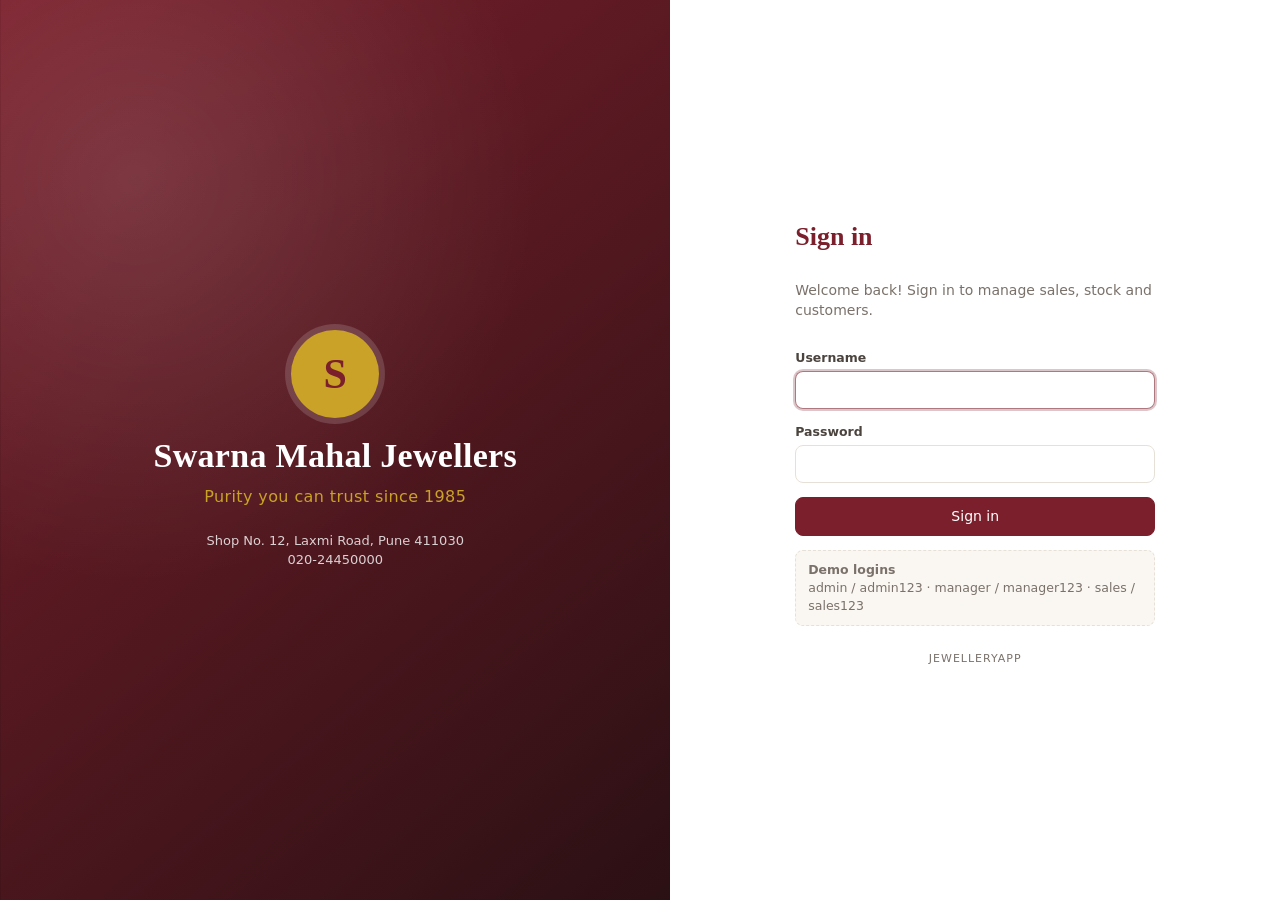
==== index.html @ 1d8dbbf9 "JewelleryApp: jewellery shop CRM, POS billing, stock, vendors and reports Zero-install web app (open" ====
<!doctype html>
<html lang="en-IN">
<head>
  <meta charset="utf-8">
  <meta name="viewport" content="width=device-width, initial-scale=1">
  <meta name="description" content="JewelleryApp - CRM, billing, POS, stock and vendor management for jewellery shops">
  <title>JewelleryApp</title>
  <link rel="stylesheet" href="css/styles.css">
</head>
<body>
  <div id="app"></div>
  <noscript>JewelleryApp needs JavaScript enabled.</noscript>

  <script src="js/utils.js"></script>
  <script src="js/pricing.js"></script>
  <script src="js/seed.js"></script>
  <script src="js/db.js"></script>
  <script src="js/ui.js"></script>
  <script src="js/auth.js"></script>
  <script src="js/biz.js"></script>
  <script src="js/schemas.js"></script>
  <script src="js/pages/dashboard.js"></script>
  <script src="js/pages/rates.js"></script>
  <script src="js/pages/pos.js"></script>
  <script src="js/pages/sales.js"></script>
  <script src="js/pages/customers.js"></script>
  <script src="js/pages/stock.js"></script>
  <script src="js/pages/purchases.js"></script>
  <script src="js/pages/vendors.js"></script>
  <script src="js/pages/reports.js"></script>
  <script src="js/pages/masters.js"></script>
  <script src="js/pages/settings.js"></script>
  <script src="js/app.js"></script>
</body>
</html>
---- css/styles.css ----
/* JewelleryApp styles. Brand colours come from Settings via --primary / --accent. */
:root {
  --primary: #7a1f2b;
  --primary-rgb: 122, 31, 43;
  --accent: #c9a227;
  --bg: #f6f3ee;
  --card: #ffffff;
  --text: #2a2522;
  --muted: #7a716a;
  --line: #e7e0d6;
  --soft: #faf7f2;
  --ok: #1d7a46;
  --ok-bg: #e5f4ea;
  --warn: #9a5b00;
  --warn-bg: #fdf1dc;
  --err: #b42318;
  --err-bg: #fde8e6;
  --radius: 10px;
  --shadow: 0 1px 2px rgba(0, 0, 0, .04), 0 4px 16px rgba(0, 0, 0, .05);
  --font: "Segoe UI", system-ui, -apple-system, Roboto, "Noto Sans", Arial, sans-serif;
  --serif: Georgia, "Times New Roman", serif;
}

* { box-sizing: border-box; }
html, body { margin: 0; }
body { font: 14px/1.45 var(--font); color: var(--text); background: var(--bg); -webkit-font-smoothing: antialiased; }
a { color: var(--primary); text-decoration: none; }
a:hover { text-decoration: underline; }
h1, h2, h3, h4 { margin: 0; font-weight: 600; }
h3 small, h2 small { font-weight: 400; color: var(--muted); font-size: 12px; }
.muted { color: var(--muted); }
.small { font-size: 12px; }
.right { text-align: right; }
.nowrap { white-space: nowrap; }
.spacer { flex: 1; }
.grow { flex: 1; }
.warn-text { color: var(--warn); }

/* ---------- buttons & inputs ---------- */
.btn {
  display: inline-flex; align-items: center; justify-content: center; gap: 6px;
  padding: 8px 14px; border: 1px solid var(--line); background: #fff; color: var(--text);
  border-radius: 8px; font: inherit; font-weight: 500; cursor: pointer; white-space: nowrap; text-decoration: none;
}
.btn:hover { border-color: rgba(var(--primary-rgb), .45); text-decoration: none; }
.btn.primary { background: var(--primary); border-color: var(--primary); color: #fff; }
.btn.primary:hover { filter: brightness(1.08); }
.btn.danger { color: var(--err); border-color: #f1c4bf; }
.btn.danger:hover { background: var(--err-bg); }
.btn.ghost { border-color: transparent; color: var(--muted); }
.btn.sm { padding: 5px 10px; font-size: 12.5px; }
.btn.block { width: 100%; }
.icon-btn { border: 0; background: transparent; cursor: pointer; font-size: 16px; padding: 4px 7px; border-radius: 6px; color: var(--muted); }
.icon-btn:hover { background: var(--soft); color: var(--text); }
.icon-btn.danger:hover { color: var(--err); background: var(--err-bg); }
.file-btn { position: relative; }

input, select, textarea {
  font: inherit; color: inherit; background: #fff; border: 1px solid var(--line); border-radius: 8px;
  padding: 8px 10px; min-width: 0; width: 100%;
}
input:focus, select:focus, textarea:focus { outline: 2px solid rgba(var(--primary-rgb), .25); border-color: rgba(var(--primary-rgb), .6); }
input[readonly] { background: var(--soft); }
input[type=checkbox] { width: auto; }
input[type=color] { padding: 2px; height: 38px; }
input.invalid { border-color: var(--err); background: var(--err-bg); }
input.sm, select.sm { max-width: 80px; }
textarea { resize: vertical; }

.form-grid { display: grid; grid-template-columns: repeat(2, minmax(0, 1fr)); gap: 12px 16px; }
.field { display: flex; flex-direction: column; gap: 4px; }
.field.full, .check.full { grid-column: 1 / -1; }
.field label { font-size: 12.5px; font-weight: 600; color: #4b433d; }
.field small { color: var(--muted); font-size: 11.5px; }
.req { color: var(--err); }
.check { display: flex; align-items: center; gap: 8px; font-weight: 500; cursor: pointer; }
label.inline { display: inline-flex; align-items: center; gap: 6px; font-size: 13px; color: var(--muted); }
label.inline input { width: auto; }
.input-row { display: flex; gap: 8px; }
.img-field { display: flex; align-items: center; gap: 10px; flex-wrap: wrap; }
.img-field img { width: 56px; height: 56px; object-fit: contain; border: 1px solid var(--line); border-radius: 8px; background: var(--soft); }
.img-field img.empty { visibility: hidden; width: 0; border: 0; }
.img-field input[type=file] { width: auto; flex: 1; padding: 6px; }

/* ---------- login ---------- */
.login { min-height: 100vh; display: grid; grid-template-columns: 1.1fr 1fr; }
.login-brand {
  background: radial-gradient(circle at 20% 20%, rgba(255, 255, 255, .12), transparent 45%), linear-gradient(140deg, var(--primary), #1b0d0f 120%);
  background-size: cover; background-position: center; color: #fff; display: flex; align-items: center; justify-content: center; padding: 48px 32px;
}
.login-brand-inner { max-width: 420px; text-align: center; }
.login-logo { max-width: 160px; max-height: 120px; object-fit: contain; margin-bottom: 18px; }
.login-mono {
  width: 88px; height: 88px; border-radius: 50%; margin: 0 auto 18px; display: grid; place-items: center;
  font: 600 42px var(--serif); color: var(--primary); background: var(--accent); box-shadow: 0 0 0 6px rgba(255, 255, 255, .15);
}
.login-brand h1 { font: 600 34px/1.2 var(--serif); letter-spacing: .3px; }
.login-tagline { color: var(--accent); font-size: 16px; margin: 8px 0 24px; letter-spacing: .4px; }
.login-meta { opacity: .8; font-size: 13px; }
.login-form-wrap { display: flex; align-items: center; justify-content: center; padding: 32px 20px; background: var(--card); }
.login-form { width: 100%; max-width: 360px; display: flex; flex-direction: column; gap: 14px; }
.login-form h2 { font: 600 26px var(--serif); color: var(--primary); }
.login-error { background: var(--err-bg); color: var(--err); padding: 8px 12px; border-radius: 8px; font-size: 13px; }
.demo-hint { background: var(--soft); border: 1px dashed var(--line); border-radius: 8px; padding: 10px 12px; font-size: 12.5px; color: var(--muted); }
.powered { text-align: center; color: var(--muted); font-size: 11px; letter-spacing: 1px; text-transform: uppercase; }

/* ---------- shell ---------- */
.shell { display: grid; grid-template-columns: 240px 1fr; min-height: 100vh; background: linear-gradient(to right, #211816 240px, transparent 240px); }
.sidebar { background: #211816; color: #e9e2d9; position: sticky; top: 0; height: 100vh; overflow-y: auto; display: flex; flex-direction: column; }
.brand { display: flex; align-items: center; gap: 10px; padding: 18px 16px; border-bottom: 1px solid rgba(255, 255, 255, .08); }
.brand img { width: 40px; height: 40px; object-fit: contain; border-radius: 8px; background: #fff; }
.brand .mono { width: 40px; height: 40px; border-radius: 50%; display: grid; place-items: center; background: var(--accent); color: var(--primary); font: 600 20px var(--serif); flex: none; }
.brand-name { font: 600 15px/1.2 var(--serif); color: #fff; }
.brand-sub { font-size: 10.5px; letter-spacing: 1.2px; text-transform: uppercase; color: var(--accent); }
.sidebar nav { padding: 8px 8px 24px; }
.nav-title { font-size: 10.5px; text-transform: uppercase; letter-spacing: 1.2px; color: #9d918a; padding: 14px 10px 6px; }
.sidebar nav a { display: flex; align-items: center; gap: 10px; padding: 8px 10px; border-radius: 8px; color: #e9e2d9; text-decoration: none; }
.sidebar nav a:hover { background: rgba(255, 255, 255, .06); }
.sidebar nav a.active { background: var(--primary); color: #fff; }
.sidebar .ico { width: 18px; text-align: center; color: var(--accent); }
.sidebar nav a.active .ico { color: #fff; }
.main { min-width: 0; display: flex; flex-direction: column; }
.topbar {
  display: flex; align-items: center; gap: 14px; padding: 10px 20px; background: var(--card); border-bottom: 1px solid var(--line);
  position: sticky; top: 0; z-index: 20;
}
.page-title { font: 600 19px var(--serif); white-space: nowrap; }
.menu-btn { display: none; font-size: 20px; }
.ticker-slot { flex: 1; min-width: 0; display: flex; justify-content: flex-end; }
.ticker { display: flex; gap: 14px; align-items: center; background: var(--soft); border: 1px solid var(--line); border-radius: 999px; padding: 5px 14px; color: var(--text); font-size: 12.5px; overflow: hidden; white-space: nowrap; }
.ticker:hover { text-decoration: none; border-color: var(--accent); }
.ticker b { color: var(--primary); margin-right: 3px; }
.ticker em { color: var(--muted); font-style: normal; font-size: 11px; }
.user-menu { position: relative; }
.user-btn { border: 1px solid var(--line); background: #fff; border-radius: 999px; padding: 6px 12px; cursor: pointer; font: inherit; white-space: nowrap; }
.user-btn small { color: var(--muted); }
.user-drop { position: absolute; right: 0; top: calc(100% + 6px); background: #fff; border: 1px solid var(--line); border-radius: 10px; box-shadow: var(--shadow); min-width: 180px; padding: 6px; z-index: 30; }
.user-drop button { display: block; width: 100%; text-align: left; border: 0; background: none; padding: 8px 10px; border-radius: 6px; cursor: pointer; font: inherit; }
.user-drop button:hover { background: var(--soft); }
.banner { padding: 8px 20px; font-size: 13px; }
.banner.warn { background: var(--warn-bg); color: var(--warn); }
.view { padding: 20px; display: flex; flex-direction: column; gap: 16px; max-width: 1500px; width: 100%; }
.scrim { display: none; }

/* ---------- cards, kpis ---------- */
.card { background: var(--card); border: 1px solid var(--line); border-radius: var(--radius); box-shadow: var(--shadow); padding: 16px; min-width: 0; }
.card-head { display: flex; align-items: center; justify-content: space-between; gap: 10px; margin-bottom: 12px; flex-wrap: wrap; }
.card-head h3 { font-size: 15px; }
.card-head select { width: auto; }
h4.sub { font-size: 12px; text-transform: uppercase; letter-spacing: .8px; color: var(--muted); margin: 16px 0 8px; }
.grid-2 { display: grid; grid-template-columns: repeat(2, minmax(0, 1fr)); gap: 16px; }
.quick-actions { display: flex; gap: 8px; flex-wrap: wrap; }
.kpis { display: grid; grid-template-columns: repeat(auto-fit, minmax(170px, 1fr)); gap: 12px; }
.kpis.compact { margin-bottom: 12px; }
.kpi { background: var(--card); border: 1px solid var(--line); border-radius: var(--radius); padding: 12px 14px; display: flex; flex-direction: column; gap: 2px; border-top: 3px solid var(--accent); }
.kpi span { font-size: 12px; color: var(--muted); }
.kpi b { font-size: 20px; font-variant-numeric: tabular-nums; }
.kpi small { color: var(--muted); font-size: 11.5px; }
.kpi.warn { border-top-color: var(--warn); }
.kpi.warn b { color: var(--warn); }
.rate-cards { display: grid; grid-template-columns: repeat(auto-fill, minmax(140px, 1fr)); gap: 10px; }
.rate-card { border: 1px solid var(--line); border-radius: 8px; padding: 10px 12px; display: flex; flex-direction: column; background: linear-gradient(135deg, #fffaf0, #fff); }
.rate-card.silver { background: linear-gradient(135deg, #f3f4f6, #fff); }
.rate-card.platinum { background: linear-gradient(135deg, #eef2f6, #fff); }
.rate-card span { font-size: 12px; color: var(--muted); }
.rate-card b { font-size: 18px; color: var(--primary); font-variant-numeric: tabular-nums; }
.list { margin: 0; padding-left: 18px; display: flex; flex-direction: column; gap: 4px; }
.chart { width: 100%; height: auto; display: block; }
.chart .bar { fill: var(--primary); opacity: .85; }
.chart .bar:hover { opacity: 1; }
.chart .axis { fill: var(--muted); font-size: 11px; }
.chart .line { fill: none; stroke: var(--primary); stroke-width: 2.5; }
.chart .dot { fill: var(--accent); stroke: #fff; stroke-width: 1.5; }

/* ---------- tables ---------- */
.table-wrap { overflow-x: auto; border: 1px solid var(--line); border-radius: 8px; }
table.grid { width: 100%; border-collapse: collapse; font-variant-numeric: tabular-nums; }
.grid th { text-align: left; font-size: 11.5px; text-transform: uppercase; letter-spacing: .5px; color: var(--muted); background: var(--soft); padding: 9px 10px; border-bottom: 1px solid var(--line); white-space: nowrap; }
.grid td { padding: 9px 10px; border-bottom: 1px solid var(--line); vertical-align: middle; }
.grid tbody tr:last-child td { border-bottom: 0; }
.grid tr.clickable { cursor: pointer; }
.grid tbody tr:hover td { background: #fffbf3; }
.grid tfoot td { background: var(--soft); border-top: 2px solid var(--line); }
.grid th.right, .grid td.right { text-align: right; }
.edit-grid td { padding: 6px; }
.edit-grid input, .edit-grid select { padding: 6px 8px; min-width: 70px; }
.edit-grid select[data-k=itemId] { min-width: 220px; }
.empty { padding: 28px; text-align: center; color: var(--muted); background: var(--soft); border-radius: 8px; border: 1px dashed var(--line); }
.badge { display: inline-block; padding: 2px 8px; border-radius: 999px; font-size: 11.5px; font-weight: 600; background: #eee; color: #555; white-space: nowrap; }
.badge.ok { background: var(--ok-bg); color: var(--ok); }
.badge.warn { background: var(--warn-bg); color: var(--warn); }
.badge.err { background: var(--err-bg); color: var(--err); }
.badge.gold { background: #fbf2d5; color: #8a6a00; }

.toolbar { display: flex; align-items: center; gap: 8px; margin-bottom: 12px; }
.toolbar.wrap { flex-wrap: wrap; }
.toolbar input[type=search] { max-width: 320px; }
.toolbar .scan { min-width: 240px; max-width: 420px; }
.toolbar select { width: auto; }
.toolbar input[type=date] { width: auto; }
.actions-row { display: flex; align-items: center; gap: 8px; flex-wrap: wrap; margin-top: 12px; }
.stock-summary { display: flex; flex-wrap: wrap; gap: 8px 20px; padding: 10px 12px; background: var(--soft); border-radius: 8px; margin-bottom: 12px; font-size: 13px; color: var(--muted); }
.stock-summary b { color: var(--text); }

/* ---------- modal & toast ---------- */
.modal-wrap { position: fixed; inset: 0; background: rgba(20, 12, 10, .45); display: flex; align-items: flex-start; justify-content: center; padding: 5vh 16px; z-index: 100; overflow-y: auto; }
.modal { background: #fff; border-radius: 12px; width: 100%; max-width: 560px; box-shadow: 0 20px 60px rgba(0, 0, 0, .25); display: flex; flex-direction: column; max-height: 90vh; }
.modal.wide { max-width: 900px; }
.modal.xl { max-width: 1180px; }
.modal-head { display: flex; justify-content: space-between; align-items: center; padding: 14px 18px; border-bottom: 1px solid var(--line); }
.modal-head h3 { font: 600 17px var(--serif); }
.modal-body { padding: 18px; overflow-y: auto; }
.modal-foot { display: flex; justify-content: flex-end; gap: 8px; padding: 12px 18px; border-top: 1px solid var(--line); flex-wrap: wrap; }
#toasts { position: fixed; right: 16px; bottom: 16px; display: flex; flex-direction: column; gap: 8px; z-index: 200; max-width: calc(100vw - 32px); }
.toast { background: #1f1a17; color: #fff; padding: 10px 14px; border-radius: 8px; box-shadow: var(--shadow); transition: opacity .4s, transform .4s; border-left: 4px solid var(--ok); max-width: 420px; }
.toast.error { border-left-color: #ff6b5e; }
.toast.hide { opacity: 0; transform: translateY(8px); }
dl.info { display: grid; grid-template-columns: max-content 1fr; gap: 6px 16px; margin: 0 0 8px; }
dl.info dt { color: var(--muted); }
dl.info dd { margin: 0; }

/* ---------- POS ---------- */
.pos { display: grid; grid-template-columns: minmax(0, 1fr) 340px; gap: 16px; align-items: start; }
.pos-main { display: flex; flex-direction: column; gap: 16px; min-width: 0; }
.pos-head { display: flex; gap: 12px; align-items: flex-end; flex-wrap: wrap; }
.pos-head .field.grow { min-width: 260px; }
.cust-info { margin-top: 8px; min-height: 16px; }
.rates-used { margin-bottom: 8px; }
.pos-side { position: sticky; top: 76px; display: flex; flex-direction: column; gap: 10px; }
.pos-side h3 { font: 600 16px var(--serif); }
.totals-box { display: flex; flex-direction: column; border: 1px solid var(--line); border-radius: 8px; overflow: hidden; }
.totals-box > div { display: flex; justify-content: space-between; padding: 6px 12px; font-variant-numeric: tabular-nums; border-bottom: 1px solid var(--line); }
.totals-box > div:last-child { border-bottom: 0; }
.totals-box span { color: var(--muted); }
.totals-box .grand { background: var(--primary); color: #fff; font-size: 17px; }
.totals-box .grand span { color: rgba(255, 255, 255, .8); }
.totals-box .due b { color: var(--warn); }
.pay-row { display: grid; grid-template-columns: 1.1fr 1fr 1fr auto; gap: 6px; margin-bottom: 6px; }
.pay-row input, .pay-row select { padding: 6px 8px; }
.pos-buttons { display: flex; flex-direction: column; gap: 8px; }
.pos-grid td:first-child { min-width: 190px; }
.pos-grid input { width: 100px; }
.pos-grid input.sm { width: 64px; }
.pos-grid select { width: auto; min-width: 0; margin-right: 4px; }
.pos-grid td:nth-child(5) { white-space: nowrap; }
.pos-grid td:nth-child(5) input { display: inline-block; }

/* ---------- masters, reports, settings ---------- */
.masters { display: flex; flex-direction: column; gap: 12px; }
.tabs { display: flex; gap: 6px; flex-wrap: wrap; align-items: center; }
.tabs button { border: 1px solid var(--line); background: #fff; padding: 7px 12px; border-radius: 999px; cursor: pointer; font: inherit; }
.tabs button small { color: var(--muted); margin-left: 4px; }
.tabs button.active { background: var(--primary); color: #fff; border-color: var(--primary); }
.tabs button.active small { color: rgba(255, 255, 255, .8); }
.tab-link { margin-left: auto; font-size: 13px; }
.master-head { display: flex; justify-content: space-between; align-items: center; flex-wrap: wrap; gap: 8px; margin-bottom: 8px; }
.master-head .actions-row { margin: 0; }
.reports { display: grid; grid-template-columns: 250px minmax(0, 1fr); gap: 16px; align-items: start; }
.report-list { display: flex; flex-direction: column; padding: 8px; position: sticky; top: 76px; }
.report-list .nav-title { color: var(--muted); padding: 10px 8px 4px; }
.report-list button { text-align: left; border: 0; background: none; padding: 7px 10px; border-radius: 6px; cursor: pointer; font: inherit; }
.report-list button:hover { background: var(--soft); }
.report-list button.active { background: rgba(var(--primary-rgb), .1); color: var(--primary); font-weight: 600; }
.report-head h3 { font: 600 17px var(--serif); margin-bottom: 10px; }
.presets { display: flex; align-items: center; gap: 8px; margin-top: 12px; flex-wrap: wrap; }
.preset { width: 30px; height: 30px; border-radius: 50%; border: 2px solid #fff; box-shadow: 0 0 0 1px var(--line); cursor: pointer; }
.sticky-save { position: sticky; bottom: 0; background: linear-gradient(transparent, var(--bg) 40%); padding: 14px 0 4px; display: flex; justify-content: flex-end; z-index: 5; }
.brand-preview { display: grid; grid-template-columns: 1.1fr 1fr; border: 1px solid var(--line); border-radius: 10px; overflow: hidden; height: 190px; }
.bp-left { background: linear-gradient(140deg, var(--p), #1b0d0f 120%); background-size: cover; background-position: center; color: #fff; display: flex; flex-direction: column; align-items: center; justify-content: center; gap: 4px; padding: 12px; text-align: center; }
.bp-left img { max-width: 70px; max-height: 50px; object-fit: contain; }
.bp-left .login-mono { width: 46px; height: 46px; font-size: 22px; margin: 0 0 4px; background: var(--a); color: var(--p); box-shadow: none; }
.bp-left b { font: 600 15px var(--serif); }
.bp-left small { color: var(--a); font-size: 11px; }
.bp-right { display: flex; flex-direction: column; justify-content: center; gap: 8px; padding: 16px; background: #fff; }
.bp-right b { color: var(--p); font: 600 15px var(--serif); }
.bp-right span { height: 20px; border: 1px solid var(--line); border-radius: 5px; }
.bp-right i { height: 22px; border-radius: 5px; background: var(--p); }

/* ---------- invoice ---------- */
.invoice-preview { background: #fff; }
.invoice { position: relative; color: #222; font-size: 12.5px; }
.invoice .stamp { position: absolute; top: 40%; left: 25%; transform: rotate(-18deg); font-size: 64px; color: rgba(180, 35, 24, .18); border: 6px solid rgba(180, 35, 24, .18); padding: 0 24px; font-weight: 700; pointer-events: none; }
.inv-head { display: flex; gap: 16px; align-items: flex-start; border-bottom: 3px double var(--accent); padding-bottom: 12px; }
.inv-logo { max-width: 90px; max-height: 70px; object-fit: contain; }
.inv-shop { flex: 1; }
.inv-shop h2 { font: 600 22px var(--serif); color: var(--primary); }
.inv-shop p { margin: 4px 0 0; }
.inv-title { text-align: right; }
.inv-title h3 { letter-spacing: 2px; color: var(--primary); }
.inv-title p { margin: 4px 0 0; }
.inv-parties { display: grid; grid-template-columns: 2fr 1fr; gap: 16px; padding: 10px 0; }
.inv-parties h4, .invoice h4 { font-size: 11px; text-transform: uppercase; letter-spacing: 1px; color: var(--muted); margin: 6px 0 4px; }
.inv-parties p { margin: 0; }
.inv-table { width: 100%; border-collapse: collapse; margin: 6px 0; }
.inv-table th { background: var(--soft); font-size: 10.5px; text-transform: uppercase; text-align: left; padding: 6px; border: 1px solid var(--line); }
.inv-table td { padding: 6px; border: 1px solid var(--line); vertical-align: top; }
.inv-table th.right, .inv-table td.right, .inv-totals td.right { text-align: right; }
.inv-bottom { display: grid; grid-template-columns: 1.4fr 1fr; gap: 16px; margin-top: 8px; }
.inv-totals { width: 100%; border-collapse: collapse; }
.inv-totals td { padding: 4px 8px; border-bottom: 1px solid var(--line); }
.inv-totals tr.grand td { background: var(--primary); color: #fff; font-size: 14px; }
.inv-foot { display: grid; grid-template-columns: 1.4fr 1fr; gap: 16px; margin-top: 18px; padding-top: 10px; border-top: 1px solid var(--line); font-size: 11px; }
.inv-foot .sign { display: flex; justify-content: space-between; align-items: flex-end; text-align: center; gap: 12px; }
.inv-foot .sign span { border-top: 1px solid #999; padding-top: 4px; min-width: 120px; }

/* tag labels */
.tags-print { display: grid; grid-template-columns: repeat(4, 1fr); gap: 6px; }
.tag-label { border: 1px dashed #999; padding: 6px 8px; font-size: 10.5px; display: flex; flex-direction: column; break-inside: avoid; }
.tag-label .tag-no { font: 700 15px monospace; letter-spacing: 1px; }
.report-print h2 { font-family: var(--serif); }
.report-print h3 { margin: 4px 0; }

#print-root { display: none; }
@media print {
  @page { size: A4; margin: 10mm; }
  body.printing { background: #fff; }
  body.printing > *:not(#print-root) { display: none !important; }
  body.printing #print-root { display: block; }
  #print-root .table-wrap { border: 0; overflow: visible; }
  #print-root .grid th, #print-root .grid td { padding: 4px 6px; font-size: 10.5px; }
  .invoice, .inv-table th, .inv-totals tr.grand td { -webkit-print-color-adjust: exact; print-color-adjust: exact; }
}

/* ---------- responsive ---------- */
@media (max-width: 1100px) {
  .pos { grid-template-columns: 1fr; }
  .pos-side { position: static; }
  .grid-2 { grid-template-columns: 1fr; }
  .ticker em { display: none; }
}
@media (max-width: 900px) {
  .shell { grid-template-columns: 1fr; background: none; }
  .sidebar { position: fixed; left: 0; top: 0; bottom: 0; width: 260px; z-index: 60; transform: translateX(-100%); transition: transform .2s; }
  .shell.nav-open .sidebar { transform: none; }
  .shell.nav-open .scrim { display: block; position: fixed; inset: 0; background: rgba(0, 0, 0, .35); z-index: 50; }
  .menu-btn { display: inline-block; }
  .ticker-slot { display: none; }
  .topbar { padding: 10px 16px; }
  .page-title { flex: 1; overflow: hidden; text-overflow: ellipsis; }
  .view { padding: 16px; }
  .reports { grid-template-columns: 1fr; }
  .report-list { position: static; flex-direction: row; flex-wrap: wrap; }
  .report-list .nav-title { width: 100%; }
  .login { grid-template-columns: 1fr; }
  .login-brand { padding: 36px 16px; }
  .login-brand h1 { font-size: 26px; }
  .tags-print { grid-template-columns: repeat(2, 1fr); }
}
@media (max-width: 600px) {
  .form-grid { grid-template-columns: 1fr; }
  .user-btn small { display: none; }
  .modal-wrap { padding: 0; }
  .modal { max-height: 100vh; border-radius: 0; min-height: 100vh; }
  .inv-parties, .inv-bottom, .inv-foot { grid-template-columns: 1fr; }
  .toolbar input[type=search], .toolbar .scan { max-width: none; flex: 1 1 100%; }
  .pay-row { grid-template-columns: 1fr 1fr auto; }
  .pay-row input[data-k=ref] { grid-column: 1 / 3; }
  .brand-preview { height: 150px; }
}
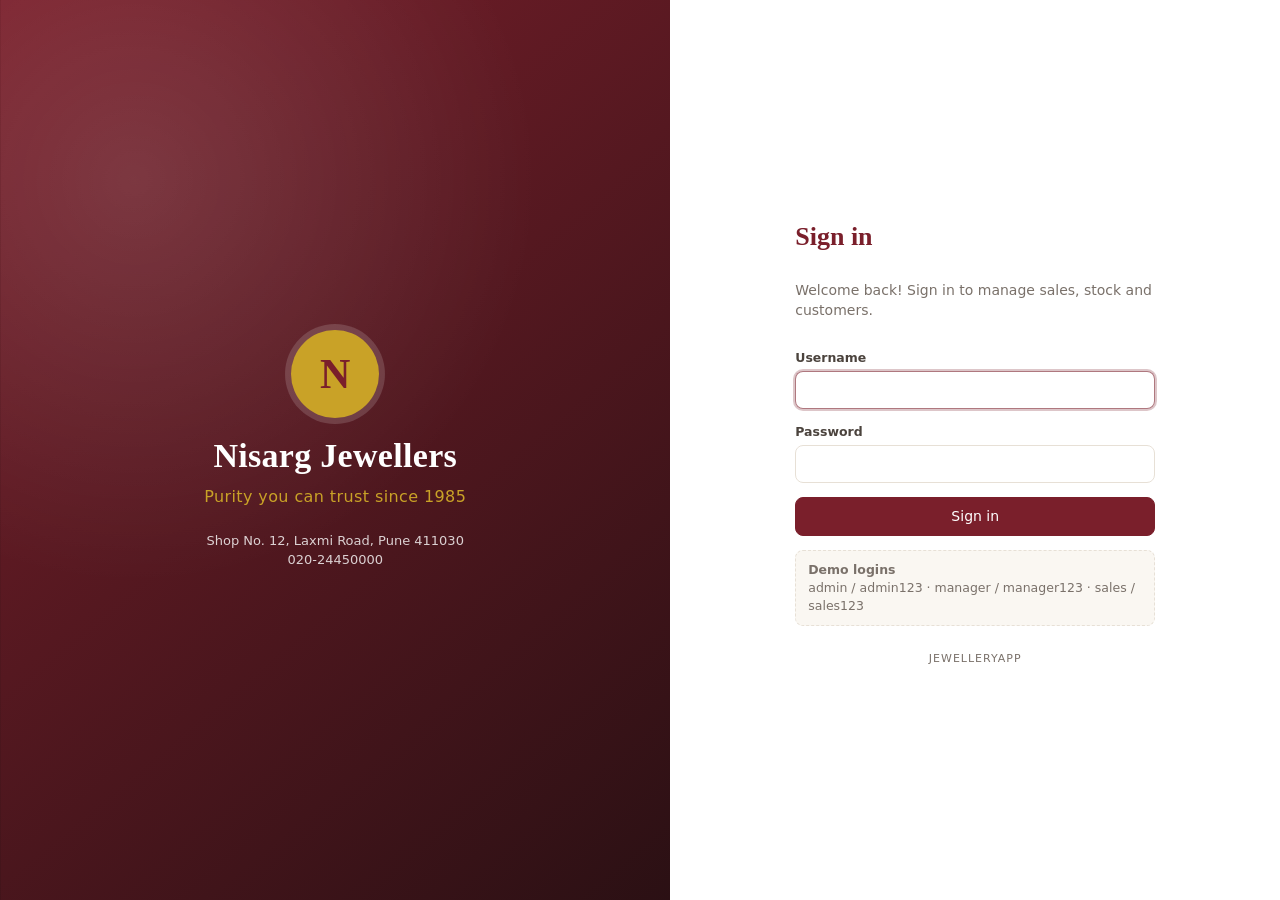
==== commit b1e40885: "Add WhatsApp: birthday/anniversary wishes and promotional broadcasts - WhatsApp screen (Admin only) " ====
--- a/index.html
+++ b/index.html
@@ -19,6 +19,7 @@
   <script src="js/auth.js"></script>
   <script src="js/biz.js"></script>
   <script src="js/schemas.js"></script>
+  <script src="js/whatsapp.js"></script>
   <script src="js/pages/dashboard.js"></script>
   <script src="js/pages/rates.js"></script>
   <script src="js/pages/pos.js"></script>
@@ -30,6 +31,7 @@
   <script src="js/pages/reports.js"></script>
   <script src="js/pages/masters.js"></script>
   <script src="js/pages/settings.js"></script>
+  <script src="js/pages/whatsapp.js"></script>
   <script src="js/app.js"></script>
 </body>
 </html>
--- a/css/styles.css
+++ b/css/styles.css
@@ -276,6 +276,20 @@
 .bp-right span { height: 20px; border: 1px solid var(--line); border-radius: 5px; }
 .bp-right i { height: 22px; border-radius: 5px; background: var(--p); }
 
+/* ---------- WhatsApp ---------- */
+.wa-bubble { background: #dcf8c6; color: #1f2d1b; border-radius: 10px 10px 10px 2px; padding: 10px 14px; max-width: 520px; white-space: normal; box-shadow: 0 1px 1px rgba(0, 0, 0, .08); margin: 6px 0; }
+.wa-progress .bar { height: 8px; background: var(--soft); border-radius: 999px; overflow: hidden; border: 1px solid var(--line); }
+.wa-progress .bar i { display: block; height: 100%; width: 0; background: #25d366; transition: width .2s; }
+.wa-results li.err { color: var(--err); }
+.wa-results li.ok { color: var(--ok); }
+.wa-help p, .wa-help ol { margin: 0 0 10px; }
+.wa-alert { display: flex; flex-direction: column; gap: 2px; padding: 10px 12px; border-radius: 8px; background: #e7f8ee; border: 1px solid #b6e6c8; color: #14532d; margin-bottom: 8px; }
+.wa-alert:hover { text-decoration: none; border-color: #25d366; }
+.wa-alert span { font-size: 12.5px; }
+.wa-due:not(:empty) { background: #25d366; color: #fff !important; border-radius: 999px; padding: 0 6px; margin-left: 4px; }
+.tabs .tab-link.muted { margin-left: auto; }
+.modal .banner.warn, .wa-help .banner.warn { border-radius: 8px; margin-bottom: 10px; }
+
 /* ---------- invoice ---------- */
 .invoice-preview { background: #fff; }
 .invoice { position: relative; color: #222; font-size: 12.5px; }
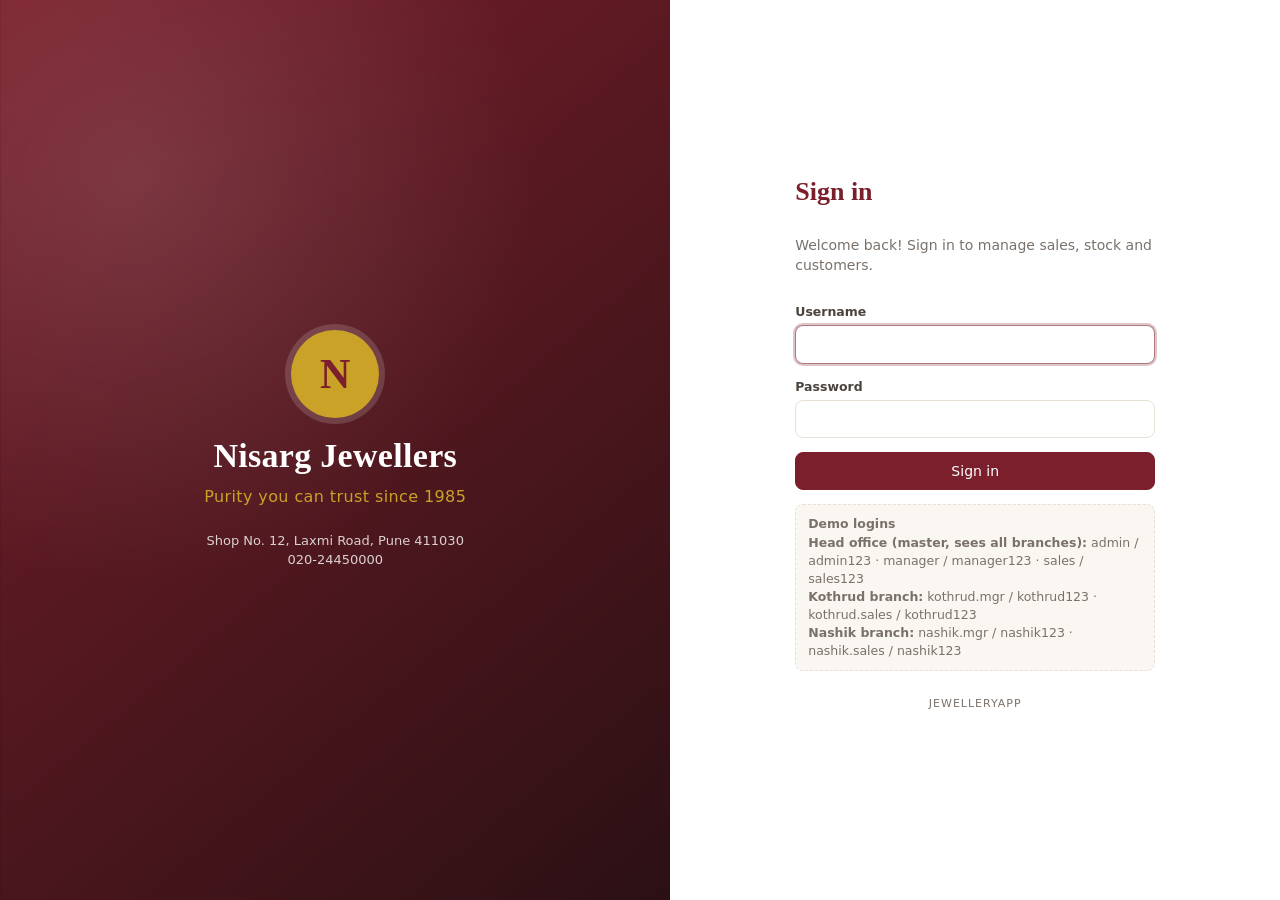
==== commit b76f3edc: "Add branches: master and sub-branches with branch-level access - Branches & Access screen (master): " ====
--- a/index.html
+++ b/index.html
@@ -11,15 +11,21 @@
   <div id="app"></div>
   <noscript>JewelleryApp needs JavaScript enabled.</noscript>
 
+  <script src="js/vendor/qrcode-generator-1.4.4.js"></script>
+  <script src="js/vendor/jsQR-1.4.0.js"></script>
   <script src="js/utils.js"></script>
   <script src="js/pricing.js"></script>
   <script src="js/seed.js"></script>
   <script src="js/db.js"></script>
+  <script src="js/branch.js"></script>
   <script src="js/ui.js"></script>
   <script src="js/auth.js"></script>
   <script src="js/biz.js"></script>
   <script src="js/schemas.js"></script>
   <script src="js/whatsapp.js"></script>
+  <script src="js/qr.js"></script>
+  <script src="js/payments.js"></script>
+  <script src="js/pawn.js"></script>
   <script src="js/pages/dashboard.js"></script>
   <script src="js/pages/rates.js"></script>
   <script src="js/pages/pos.js"></script>
@@ -32,6 +38,9 @@
   <script src="js/pages/masters.js"></script>
   <script src="js/pages/settings.js"></script>
   <script src="js/pages/whatsapp.js"></script>
+  <script src="js/pages/payments.js"></script>
+  <script src="js/pages/pawn.js"></script>
+  <script src="js/pages/branches.js"></script>
   <script src="js/app.js"></script>
 </body>
 </html>
--- a/css/styles.css
+++ b/css/styles.css
@@ -22,6 +22,7 @@
 }
 
 * { box-sizing: border-box; }
+[hidden] { display: none !important; }
 html, body { margin: 0; }
 body { font: 14px/1.45 var(--font); color: var(--text); background: var(--bg); -webkit-font-smoothing: antialiased; }
 a { color: var(--primary); text-decoration: none; }
@@ -179,6 +180,7 @@
 .grid td { padding: 9px 10px; border-bottom: 1px solid var(--line); vertical-align: middle; }
 .grid tbody tr:last-child td { border-bottom: 0; }
 .grid tr.clickable { cursor: pointer; }
+.grid td:has(> .icon-btn) { white-space: nowrap; }
 .grid tbody tr:hover td { background: #fffbf3; }
 .grid tfoot td { background: var(--soft); border-top: 2px solid var(--line); }
 .grid th.right, .grid td.right { text-align: right; }
@@ -290,6 +292,54 @@
 .tabs .tab-link.muted { margin-left: auto; }
 .modal .banner.warn, .wa-help .banner.warn { border-radius: 8px; margin-bottom: 10px; }
 
+/* ---------- online payments ---------- */
+.pay-row.online { display: flex; flex-wrap: wrap; align-items: center; gap: 4px 10px; padding: 8px 10px; border: 1px solid #b6e6c8; background: #eefaf2; border-radius: 8px; }
+.pay-row.online small { flex-basis: 100%; color: var(--muted); font-family: "Courier New", monospace; overflow: hidden; text-overflow: ellipsis; }
+.pay-row.online b { margin-left: auto; }
+.pay-online-btn { border-color: #2563eb; color: #1d4ed8; }
+.pg-mode-line { display: flex; gap: 12px; align-items: center; flex-wrap: wrap; margin-bottom: 12px; font-size: 13px; color: var(--muted); }
+.pg-mode-line b { color: var(--text); }
+.pg-sim { display: flex; flex-direction: column; gap: 12px; }
+.pg-head { display: flex; justify-content: space-between; align-items: center; gap: 10px; background: linear-gradient(135deg, #0b3b8c, #2563eb); color: #fff; border-radius: 10px; padding: 14px 16px; overflow: hidden; }
+.pg-head small { display: block; opacity: .85; }
+.pg-amt { font-size: 22px; font-weight: 700; font-variant-numeric: tabular-nums; }
+.pg-amt { display: flex; flex-direction: column; align-items: flex-end; gap: 4px; }
+.pg-test { background: #f59e0b; color: #111; font-size: 9.5px; font-weight: 700; padding: 2px 8px; border-radius: 999px; letter-spacing: 1px; }
+.pg-tabs { display: flex; gap: 6px; flex-wrap: wrap; }
+.pg-tabs button { border: 1px solid var(--line); background: #fff; padding: 7px 12px; border-radius: 8px; cursor: pointer; font: inherit; }
+.pg-tabs button.active { border-color: #2563eb; color: #1d4ed8; background: #eff6ff; font-weight: 600; }
+.pg-pane { display: flex; flex-direction: column; gap: 8px; }
+.pg-status { padding: 10px 12px; border-radius: 8px; background: var(--soft); }
+.pg-status.ok { background: var(--ok-bg); color: var(--ok); }
+.pg-status.err { background: var(--err-bg); color: var(--err); }
+code { font-family: "Courier New", monospace; font-size: 12.5px; }
+
+/* ---------- pawn ---------- */
+.pw-grid input[data-k=description] { min-width: 180px; }
+.pw-grid select { min-width: 120px; }
+.pw-loan { display: grid; grid-template-columns: minmax(0, 1.6fr) minmax(240px, 1fr); gap: 16px; align-items: start; }
+.ok-banner { background: var(--ok-bg); color: var(--ok); border-radius: 8px; margin-bottom: 12px; }
+a.kpi-link { color: inherit; text-decoration: none; }
+a.kpi-link:hover { border-color: var(--accent); }
+.ticket-qr { width: 30mm; height: 30mm; justify-self: end; }
+.ticket-qr svg { width: 100%; height: 100%; display: block; }
+.page-break { break-after: page; page-break-after: always; height: 0; }
+#print-root .pawn-ticket { margin-bottom: 0; }
+
+/* ---------- branches ---------- */
+.branch-slot { flex: none; }
+.branch-select { width: auto; max-width: 260px; padding: 6px 10px; border-radius: 999px; font-weight: 600; color: var(--primary); border-color: rgba(var(--primary-rgb), .35); background: #fff; }
+.branch-pill { display: inline-block; padding: 6px 12px; border-radius: 999px; background: rgba(var(--primary-rgb), .08); color: var(--primary); font-weight: 600; font-size: 13px; white-space: nowrap; }
+.billing-branch { margin-top: 8px; font-size: 13px; }
+.branch-cards { display: grid; grid-template-columns: repeat(auto-fit, minmax(320px, 1fr)); gap: 16px; }
+.branch-card.inactive { opacity: .6; }
+.branch-card .card-head { margin-bottom: 4px; }
+.mini-kpis { display: grid; grid-template-columns: repeat(2, minmax(0, 1fr)); gap: 8px; margin: 10px 0; }
+.mini-kpis > div { background: var(--soft); border-radius: 8px; padding: 8px 10px; display: flex; flex-direction: column; }
+.mini-kpis span { font-size: 11.5px; color: var(--muted); }
+.mini-kpis b { font-size: 16px; font-variant-numeric: tabular-nums; }
+.mini-kpis small { color: var(--muted); font-size: 11px; }
+
 /* ---------- invoice ---------- */
 .invoice-preview { background: #fff; }
 .invoice { position: relative; color: #222; font-size: 12.5px; }
@@ -317,10 +367,51 @@
 .inv-foot .sign { display: flex; justify-content: space-between; align-items: flex-end; text-align: center; gap: 12px; }
 .inv-foot .sign span { border-top: 1px solid #999; padding-top: 4px; min-width: 120px; }
 
-/* tag labels */
-.tags-print { display: grid; grid-template-columns: repeat(4, 1fr); gap: 6px; }
-.tag-label { border: 1px dashed #999; padding: 6px 8px; font-size: 10.5px; display: flex; flex-direction: column; break-inside: avoid; }
-.tag-label .tag-no { font: 700 15px monospace; letter-spacing: 1px; }
+/* QR stickers: sizes in mm so they print at real size */
+.stickers { color: #000; font-family: Arial, Helvetica, sans-serif; }
+.sticker { background: #fff; display: flex; align-items: center; overflow: hidden; break-inside: avoid; }
+.st-qr svg { width: 100%; height: 100%; display: block; }
+.st-text { display: flex; flex-direction: column; line-height: 1.15; min-width: 0; }
+.st-text span, .st-text b { white-space: nowrap; overflow: hidden; text-overflow: ellipsis; }
+.st-no { font-family: "Courier New", monospace; font-weight: 700; }
+.st-tag { width: 95mm; height: 12mm; padding: .8mm 1mm; }
+.st-tag .flap { width: 30mm; height: 100%; display: flex; align-items: center; gap: 1mm; min-width: 0; }
+.st-tag .tail { flex: 1; }
+.st-tag .st-qr { width: 10mm; height: 10mm; flex: none; }
+.st-tag .st-no { font-size: 7pt; }
+.st-tag .flap.st-text { flex-direction: column; align-items: flex-start; justify-content: center; gap: 0; font-size: 5.5pt; }
+.st-l50 { width: 50mm; height: 25mm; padding: 1.5mm; gap: 1.5mm; }
+.st-l50 .st-qr { width: 21mm; height: 21mm; flex: none; }
+.st-l50 .st-text { font-size: 6.5pt; }
+.st-l50 .st-no { font-size: 10pt; }
+.st-a4 { width: 38.1mm; height: 21.2mm; padding: 1.2mm; gap: 1mm; }
+.st-a4 .st-qr { width: 16mm; height: 16mm; flex: none; }
+.st-a4 .st-text { font-size: 5.5pt; }
+.st-a4 .st-no { font-size: 8pt; }
+.st-text b.st-no.long { white-space: normal; overflow-wrap: anywhere; line-height: 1.05; }
+.st-l50 .st-no.long { font-size: 7pt; }
+.st-a4 .st-no.long { font-size: 6pt; }
+.stickers.roll .sticker:not(:last-child) { break-after: page; page-break-after: always; }
+.stickers.sheet { display: grid; grid-template-columns: repeat(5, 38.1mm); grid-auto-rows: 21.2mm; column-gap: 2.5mm; }
+.sticker-preview { overflow-x: auto; background: var(--soft); border: 1px solid var(--line); border-radius: 8px; padding: 12px; }
+.stickers.preview { display: flex; flex-direction: column; gap: 8px; align-items: flex-start; }
+.stickers.preview.sheet { display: grid; grid-template-columns: repeat(3, 38.1mm); }
+.stickers.preview .sticker { outline: 1px dashed #b9b0a5; }
+.stickers.preview .st-tag .tail { background: repeating-linear-gradient(90deg, transparent 0 4px, #eee 4px 5px); }
+.qr-btn { font-size: 15px; }
+
+/* QR scanner & single QR view */
+.scanner { display: grid; grid-template-columns: minmax(0, 1.4fr) minmax(0, 1fr); gap: 14px; }
+.scan-view { position: relative; background: #111; border-radius: 10px; overflow: hidden; aspect-ratio: 4 / 3; }
+.scan-view video { width: 100%; height: 100%; object-fit: cover; display: block; }
+.scan-frame { position: absolute; inset: 15% 22%; border: 3px solid rgba(255, 255, 255, .9); border-radius: 12px; box-shadow: 0 0 0 2000px rgba(0, 0, 0, .3); }
+.scan-side { display: flex; flex-direction: column; gap: 10px; align-items: flex-start; min-width: 0; }
+.scan-list { max-height: 240px; overflow-y: auto; width: 100%; }
+.scan-list li.ok { color: var(--ok); }
+.scan-list li.err { color: var(--err); }
+.qr-show { display: flex; gap: 20px; flex-wrap: wrap; align-items: flex-start; }
+.qr-big { width: 190px; height: 190px; flex: none; border: 1px solid var(--line); border-radius: 8px; padding: 6px; background: #fff; }
+.qr-big svg { width: 100%; height: 100%; display: block; }
 .report-print h2 { font-family: var(--serif); }
 .report-print h3 { margin: 4px 0; }
 
@@ -349,6 +440,8 @@
   .shell.nav-open .scrim { display: block; position: fixed; inset: 0; background: rgba(0, 0, 0, .35); z-index: 50; }
   .menu-btn { display: inline-block; }
   .ticker-slot { display: none; }
+  .branch-select { max-width: 150px; }
+  .branch-pill { max-width: 130px; overflow: hidden; text-overflow: ellipsis; }
   .topbar { padding: 10px 16px; }
   .page-title { flex: 1; overflow: hidden; text-overflow: ellipsis; }
   .view { padding: 16px; }
@@ -358,7 +451,8 @@
   .login { grid-template-columns: 1fr; }
   .login-brand { padding: 36px 16px; }
   .login-brand h1 { font-size: 26px; }
-  .tags-print { grid-template-columns: repeat(2, 1fr); }
+  .scanner { grid-template-columns: 1fr; }
+  .pw-loan { grid-template-columns: 1fr; }
 }
 @media (max-width: 600px) {
   .form-grid { grid-template-columns: 1fr; }
